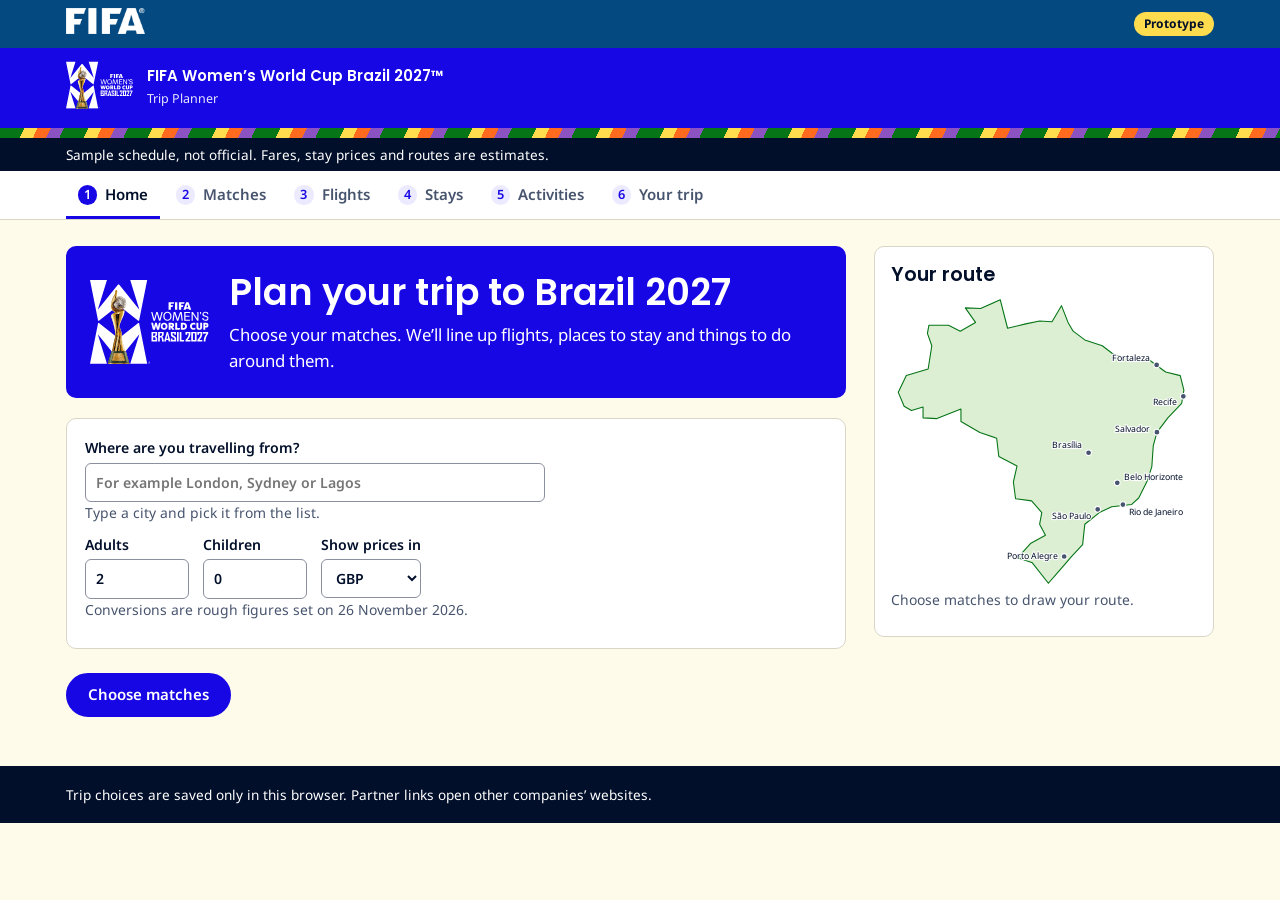
==== index.html @ d7146e3c "Add World Cup 2027 trip planner prototype" ====
<!doctype html>
<html lang="en">
<head>
  <meta charset="utf-8">
  <meta name="viewport" content="width=device-width, initial-scale=1">
  <title>FIFA Women’s World Cup Brazil 2027™ Trip Planner (prototype)</title>
  <meta name="robots" content="noindex">
  <link rel="icon" href="data:,">
  <link rel="stylesheet" href="https://fonts.googleapis.com/css2?family=Noto+Sans:wght@400;600;700&family=Poppins:wght@500;600&display=swap">
  <link rel="stylesheet" href="styles.css">
</head>
<body>
  <a class="skip" href="#main">Skip to content</a>
  <header>
    <div class="topbar"><div class="wrap"><span id="brand-fifa"></span><span class="prototype" id="prototype"></span></div></div>
    <div class="eventbar"><div class="wrap"><span id="brand-emblem"></span><span><strong id="tournament"></strong><small id="sitename"></small></span></div></div>
    <div class="pattern" aria-hidden="true"></div>
    <div class="notice"><div class="wrap" id="notice"></div></div>
  </header>
  <nav class="steps"><div class="wrap"><ol id="steps"></ol></div></nav>
  <div class="wrap layout">
    <main id="main" tabindex="-1"></main>
    <aside id="side"></aside>
  </div>
  <footer><div class="wrap" id="footer"></div></footer>
  <noscript><p>This planner needs JavaScript.</p></noscript>

  <script src="js/airports.js"></script>
  <script src="js/data.js"></script>
  <script src="js/brand.js"></script>
  <script src="js/strings.js"></script>
  <script src="js/planner.js"></script>
  <script src="js/app.js"></script>
</body>
</html>
---- styles.css ----
/*
 * THEME: change colours and type here.
 * Colours sampled from FIFA's public tournament page on 26 November 2026; not an official guideline.
 * Poppins is the free fallback that page declares after FIFA's own typeface.
 */
:root {
  --fifa-blue: #044a80;
  --event-blue: #1807e5;
  --night: #020f2a;
  --pitch: #067517;
  --cream: #fffbeb;
  --yellow: #ffdc4e;
  --orange: #ff6a1f;
  --purple: #8b52c1;
  --white: #ffffff;

  --page: var(--cream);
  --surface: var(--white);
  --ink: var(--night);
  --muted: #47546e;
  --line: #d9d6c6;
  --accent: var(--event-blue);
  --accent-soft: #eceaff;
  --on-accent: var(--white);
  --warn: #9a3b00;
  --warn-soft: #ffeddf;
  --heading-font: "Poppins", "Segoe UI", system-ui, sans-serif;
  --body-font: "Noto Sans", "Segoe UI", system-ui, sans-serif;
  color-scheme: light;
}

* { box-sizing: border-box; }
html { scroll-behavior: auto; }
body { margin: 0; background: var(--page); color: var(--ink); font: 15px/1.55 var(--body-font); }
h1, h2, h3 { font-family: var(--heading-font); line-height: 1.2; text-wrap: balance; margin: 0 0 .5rem; }
h1 { font-size: clamp(1.6rem, 3.6vw, 2.3rem); font-weight: 600; }
h1:focus { outline: none; }
h2 { font-size: 1.2rem; font-weight: 600; }
h3 { font-size: 1rem; font-weight: 600; }
p { margin: 0 0 .6rem; }
ul, ol { padding: 0; margin: 0; list-style: none; }
img { max-width: 100%; }
a { color: var(--accent); }
:focus-visible { outline: 3px solid var(--orange); outline-offset: 2px; }
.sr { position: absolute; width: 1px; height: 1px; overflow: hidden; clip-path: inset(50%); white-space: nowrap; }
.skip { position: absolute; left: 8px; top: -60px; background: var(--yellow); color: var(--night); padding: 8px 14px; z-index: 20; }
.skip:focus { top: 8px; }
.wrap { max-width: 1180px; margin: 0 auto; padding-inline: 16px; }

/* Header */
.topbar { background: var(--fifa-blue); color: var(--white); }
.topbar .wrap { display: flex; align-items: center; justify-content: space-between; gap: 12px; min-height: 48px; }
.eventbar { background: var(--event-blue); color: var(--white); }
.eventbar .wrap { display: flex; align-items: center; gap: 14px; padding-block: 10px; }
.eventbar strong { display: block; font-family: var(--heading-font); font-weight: 600; line-height: 1.25; }
.eventbar small { opacity: .9; }
.pattern { height: 10px; background: repeating-linear-gradient(115deg, var(--pitch) 0 22px, var(--yellow) 22px 34px, var(--orange) 34px 46px, var(--purple) 46px 58px); }
.prototype { background: var(--yellow); color: var(--night); font-weight: 700; font-size: .75rem; padding: 3px 10px; border-radius: 99px; }
.notice { background: var(--night); color: var(--white); font-size: .85rem; }
.notice .wrap { padding-block: 6px; }
.logo { display: inline-flex; align-items: center; }
img.logo-fifa { height: 26px; }
img.logo-emblem { height: 54px; width: auto; }
img.logo-qatar { height: 30px; }
img.logo-airbnb { height: 34px; }
.placeholder { border: 1.5px dashed currentColor; border-radius: 4px; padding: 2px 8px; font-weight: 700; font-size: .75rem; gap: 3px; }
.placeholder small { font-weight: 400; }

/* Steps */
.steps { background: var(--surface); border-bottom: 1px solid var(--line); position: sticky; top: 0; z-index: 5; }
.steps ol { display: flex; overflow-x: auto; gap: 4px; position: relative; }
.steps a { display: flex; align-items: center; gap: 8px; padding: 12px 12px 9px; text-decoration: none; color: var(--muted); white-space: nowrap; border-bottom: 3px solid transparent; font-weight: 600; }
.steps a[aria-current] { color: var(--ink); border-bottom-color: var(--accent); }
.steps .n { width: 1.5em; height: 1.5em; border-radius: 50%; display: grid; place-items: center; background: var(--accent-soft); color: var(--accent); font-size: .8rem; }
.steps a[aria-current] .n { background: var(--accent); color: var(--on-accent); }

/* Layout */
.layout { display: grid; grid-template-columns: minmax(0, 1fr) 340px; gap: 28px; padding-block: 26px 40px; align-items: start; }
main { min-width: 0; }
main:focus { outline: none; }
aside { background: var(--surface); border: 1px solid var(--line); border-radius: 10px; padding: 16px; position: sticky; top: 64px; max-height: calc(100vh - 80px); overflow-y: auto; }
section { margin-bottom: 28px; }
.lead { font-size: 1.05rem; color: var(--muted); max-width: 62ch; }
.hint, .fine { color: var(--muted); font-size: .87rem; }
.fine { border-top: 1px solid var(--line); padding-top: 12px; }
.panel { background: var(--surface); border: 1px solid var(--line); border-radius: 10px; padding: 18px; margin: 0 0 20px; }
fieldset { border: 0; padding: 0; margin: 0 0 18px; min-width: 0; }
fieldset.panel { padding: 14px 18px 18px; }
legend { font-weight: 600; padding: 0; margin-bottom: 8px; }
fieldset.panel legend { float: left; width: 100%; }
.row, .filters { display: flex; flex-wrap: wrap; gap: 14px; clear: both; }
.field { display: flex; flex-direction: column; gap: 4px; font-weight: 600; font-size: .88rem; min-width: 0; }
.field.wide { max-width: 460px; }
input, select, textarea { font: inherit; color: var(--ink); background: var(--surface); border: 1.5px solid #8b8f9e; border-radius: 6px; padding: 8px 10px; max-width: 100%; }
input[type=number] { width: 6.5rem; }
input[type=radio] { accent-color: var(--accent); width: 1.1rem; height: 1.1rem; flex: none; }
.status { font-weight: 600; color: var(--pitch); }
.status:empty { display: none; }
.filters { margin-bottom: 20px; }
.hero { display: flex; gap: 20px; align-items: center; background: var(--event-blue); color: var(--white); border-radius: 10px; padding: 24px; margin-bottom: 20px; }
.hero .lead { color: var(--white); margin: 0; }
.hero-emblem { flex: none; }
img.hero-emblem { height: 96px; }
.hero .placeholder { width: 84px; height: 96px; flex-direction: column; justify-content: center; text-align: center; }

/* Buttons */
.button, .toggle, .chip, .remove { font: inherit; font-weight: 600; cursor: pointer; border-radius: 99px; text-decoration: none; display: inline-block; }
.button { background: var(--accent); color: var(--on-accent); border: 2px solid var(--accent); padding: 8px 20px; }
.button:hover { background: var(--night); border-color: var(--night); }
.toggle, .chip { background: var(--surface); color: var(--accent); border: 2px solid var(--accent); padding: 5px 16px; }
.toggle[aria-pressed=true], .chip[aria-pressed=true] { background: var(--accent); color: var(--on-accent); }
.toggle:disabled { color: var(--muted); border-color: var(--line); background: transparent; cursor: not-allowed; }
.remove { background: none; border: 0; color: var(--accent); text-decoration: underline; padding: 4px; font-size: .82rem; }
.textlink { font-weight: 600; white-space: nowrap; }
.next { margin-top: 24px; }
.chips { display: flex; flex-wrap: wrap; gap: 8px; }
.chips legend { float: left; width: 100%; }
.others { font-size: .85rem; display: flex; flex-wrap: wrap; gap: 4px 14px; margin: 8px 0 0; }
.empty { background: var(--surface); border: 1.5px dashed var(--line); border-radius: 10px; padding: 24px; }
.callout { background: var(--accent-soft); border-radius: 8px; padding: 10px 14px; }
.warn { color: var(--warn); font-weight: 600; }
.callout.warn { background: var(--warn-soft); }

/* Matches */
.matchday h2 { font-size: 1rem; }
.matches { background: var(--surface); border: 1px solid var(--line); border-radius: 10px; }
.match { display: grid; grid-template-columns: 3.6rem minmax(0, 1fr) auto; gap: 12px; align-items: center; padding: 12px 14px; }
.match + .match { border-top: 1px solid var(--line); }
.match.picked { background: var(--accent-soft); }
.time { font-variant-numeric: tabular-nums; font-weight: 700; }
.who small, .chosenlist small { display: block; color: var(--muted); }
.who small.warn { color: var(--warn); }
.stickybar { position: sticky; bottom: 0; display: flex; justify-content: space-between; align-items: center; gap: 12px; background: var(--night); color: var(--white); border-radius: 10px 10px 0 0; padding: 10px 16px; padding-bottom: max(10px, env(safe-area-inset-bottom)); }
.stickybar .button { background: var(--yellow); border-color: var(--yellow); color: var(--night); }

/* Flights */
.kind { color: var(--accent); font-weight: 700; font-size: .85rem; margin: 0; }
.options { display: grid; gap: 8px; }
.option { background: var(--surface); border: 1.5px solid var(--line); border-radius: 10px; }
.option.chosen { border-color: var(--accent); box-shadow: 0 0 0 1px var(--accent); }
.option label { display: grid; grid-template-columns: auto minmax(0, 1fr) auto; gap: 12px; align-items: start; padding: 12px 14px; cursor: pointer; }
.option input { margin-top: 4px; }
.what { display: flex; flex-direction: column; gap: 2px; min-width: 0; }
.route { font-variant-numeric: tabular-nums; }
.badges { display: flex; flex-wrap: wrap; gap: 6px; }
.badges:empty { display: none; }
.badge { font-size: .75rem; font-weight: 700; border-radius: 99px; padding: 2px 10px; display: inline-flex; align-items: center; gap: 8px; }
.badge.best { background: var(--pitch); color: var(--white); }
.partnerbadge { background: var(--event-blue); color: var(--white); border-radius: 6px; padding: 3px 10px; }
.price { text-align: right; font-variant-numeric: tabular-nums; }
.option .price { display: flex; flex-direction: column; }
.price strong { font-size: 1.15rem; }
.price small { color: var(--muted); font-size: .78rem; }
.search { margin-top: 10px; }
.search .hint { margin: 6px 0 0; }

/* Stays and activities */
.partnerline { display: inline-flex; align-items: center; gap: 10px; background: var(--event-blue); color: var(--white); border-radius: 8px; padding: 6px 14px; font-weight: 700; font-size: .82rem; margin-bottom: 16px; }
.segmented { display: flex; flex-wrap: wrap; gap: 16px; }
.segmented legend { float: left; width: 100%; }
.segmented label, .pick { display: inline-flex; align-items: center; gap: 6px; cursor: pointer; }
.areas, .activities { display: grid; grid-template-columns: repeat(auto-fill, minmax(230px, 1fr)); gap: 12px; }
.area, .activity { background: var(--surface); border: 1.5px solid var(--line); border-radius: 10px; padding: 14px; display: flex; flex-direction: column; align-items: flex-start; }
.area.chosen, .activity.chosen { border-color: var(--accent); }
.activity.liked { background: var(--accent-soft); }
.area .price { text-align: left; }
.pick { margin-top: 10px; font-size: .87rem; }
.tags { display: flex; flex-wrap: wrap; gap: 4px; }
.tags span { border: 1px solid var(--line); background: var(--surface); border-radius: 99px; font-size: .75rem; padding: 1px 8px; }
.activity .field { margin-bottom: 8px; }
.activity .toggle { margin-top: auto; }

/* Trip */
.budget { width: 100%; border-collapse: collapse; font-variant-numeric: tabular-nums; margin-bottom: 10px; }
.budget th { text-align: left; font-weight: 400; }
.budget td { text-align: right; }
.budget th, .budget td { padding: 6px 0; border-bottom: 1px solid var(--line); }
.budget .total th, .budget .total td { font-weight: 700; font-size: 1.15rem; border-bottom: 0; }
.panel ul { list-style: disc; padding-left: 20px; }
.timeline > li { border-left: 3px solid var(--accent); padding: 0 0 14px 16px; }
.timeline h3 { margin-bottom: 4px; }
.timeline li li { padding: 3px 0; }
.timeline .line-match { font-weight: 700; }
.timeline .line-stay, .timeline .line-free { color: var(--muted); }
.actions { display: flex; flex-wrap: wrap; gap: 10px; align-items: center; }
.copytext { width: 100%; margin-top: 12px; }

/* Side panel */
.map { width: 100%; height: auto; display: block; }
.map .land { fill: #dcefd2; stroke: var(--pitch); stroke-width: 1.5; stroke-linejoin: round; }
.map .path { fill: none; stroke: var(--orange); stroke-width: 3; stroke-linecap: round; stroke-linejoin: round; stroke-dasharray: 7 5; }
.map circle { fill: var(--muted); stroke: var(--white); stroke-width: 1.5; }
.map .on circle { fill: var(--event-blue); }
.map text { font-family: var(--body-font); fill: var(--night); }
.map .name { font-size: 12px; paint-order: stroke; stroke: var(--white); stroke-width: 3px; }
.map .on .name { font-weight: 700; }
.map .order { fill: var(--white); font-size: 10px; font-weight: 700; text-anchor: middle; }
.stats { display: grid; grid-template-columns: 1fr 1fr; gap: 8px; margin: 12px 0; }
.stats div { background: var(--accent-soft); border-radius: 8px; padding: 8px 10px; }
.stats dt { font-size: .75rem; color: var(--muted); }
.stats dd { margin: 0; font-weight: 700; font-size: 1.05rem; font-variant-numeric: tabular-nums; overflow-wrap: anywhere; }
.chosenlist li { display: flex; justify-content: space-between; gap: 8px; border-top: 1px solid var(--line); padding: 8px 0; font-size: .87rem; }

footer { background: var(--night); color: var(--white); font-size: .85rem; }
footer .wrap { padding-block: 18px; }

@media (max-width: 900px) {
  .layout { grid-template-columns: minmax(0, 1fr); }
  aside { position: static; max-height: none; }
  .map { max-width: 440px; margin: 0 auto; }
}
@media (max-width: 520px) {
  .steps .n { display: none; }
  .hero { flex-direction: column; align-items: flex-start; }
  .match { grid-template-columns: 3.2rem minmax(0, 1fr); }
  .match .toggle { grid-column: 2; justify-self: start; }
  .option label { grid-template-columns: auto minmax(0, 1fr); }
  .option .price { grid-column: 2; text-align: left; }
}
@media (prefers-reduced-motion: reduce) { * { transition: none !important; animation: none !important; } }
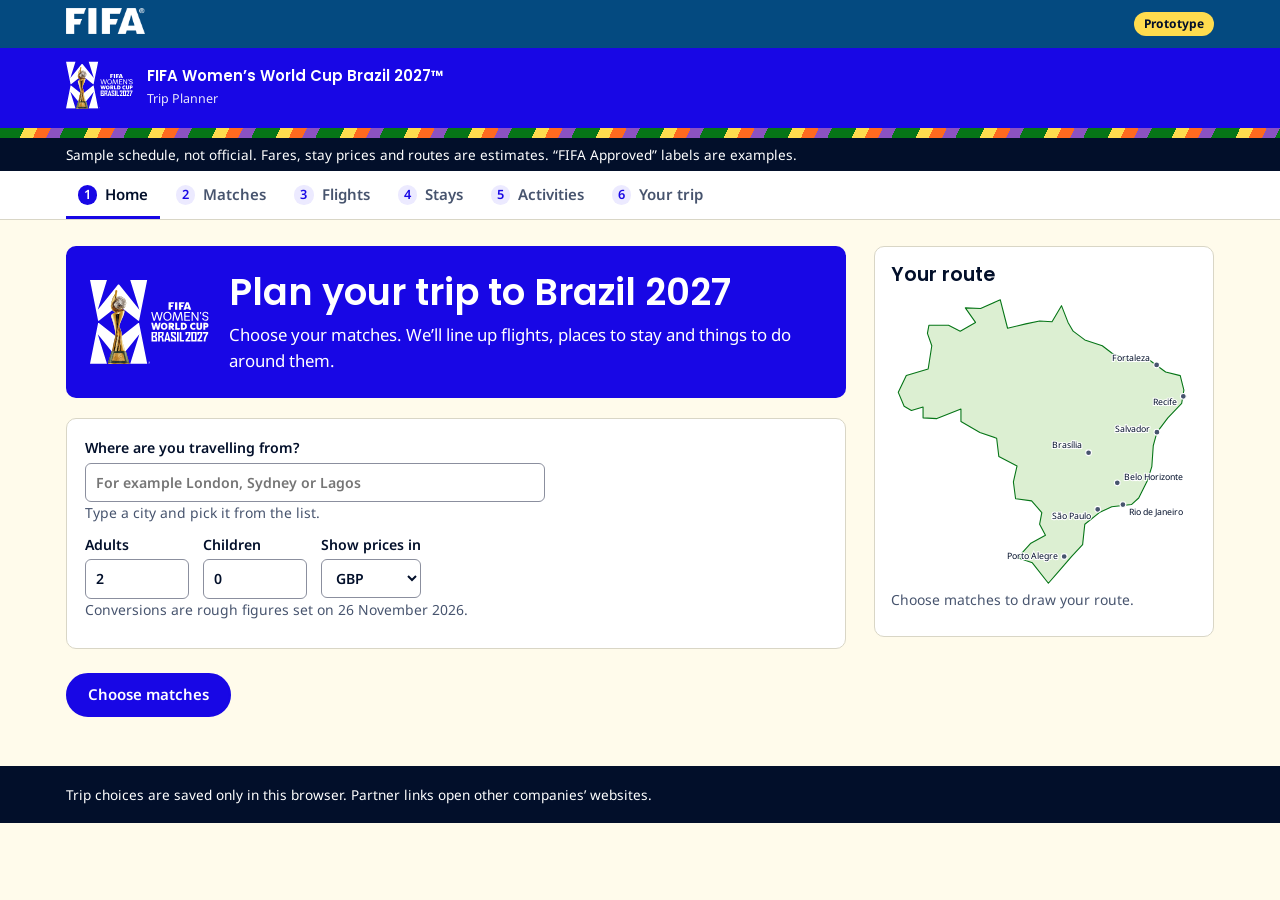
==== commit ea19a659: "Add example FIFA Approved activities and booking links on Your trip" ====
--- a/index.html
+++ b/index.html
@@ -27,6 +27,7 @@
 
   <script src="js/airports.js"></script>
   <script src="js/data.js"></script>
+  <script src="js/approved.js"></script>
   <script src="js/brand.js"></script>
   <script src="js/strings.js"></script>
   <script src="js/planner.js"></script>
--- a/styles.css
+++ b/styles.css
@@ -170,6 +170,20 @@
 .activity .field { margin-bottom: 8px; }
 .activity .toggle { margin-top: auto; }
 
+/* FIFA Approved */
+.activity.approved { border: 2px solid var(--fifa-blue); border-top-width: 6px; }
+.approved-badge { background: var(--fifa-blue); color: var(--white); margin-bottom: 8px; }
+.approved-badge small { background: var(--yellow); color: var(--night); border-radius: 99px; padding: 0 7px; font-size: .7rem; }
+
+/* Booking links */
+.book h3 { margin: 18px 0 4px; }
+.book ul.bookings { list-style: none; padding: 0; }
+.booking { display: flex; flex-wrap: wrap; justify-content: space-between; align-items: center; gap: 8px 16px; padding: 10px 0; border-top: 1px solid var(--line); }
+.booking > div:first-child { flex: 1 1 240px; min-width: 0; }
+.booking > div > small { display: block; color: var(--muted); }
+.booking .approved-badge { margin: 0 0 0 6px; vertical-align: middle; }
+.bookactions { display: flex; flex-direction: column; align-items: flex-start; gap: 6px; }
+
 /* Trip */
 .budget { width: 100%; border-collapse: collapse; font-variant-numeric: tabular-nums; margin-bottom: 10px; }
 .budget th { text-align: left; font-weight: 400; }
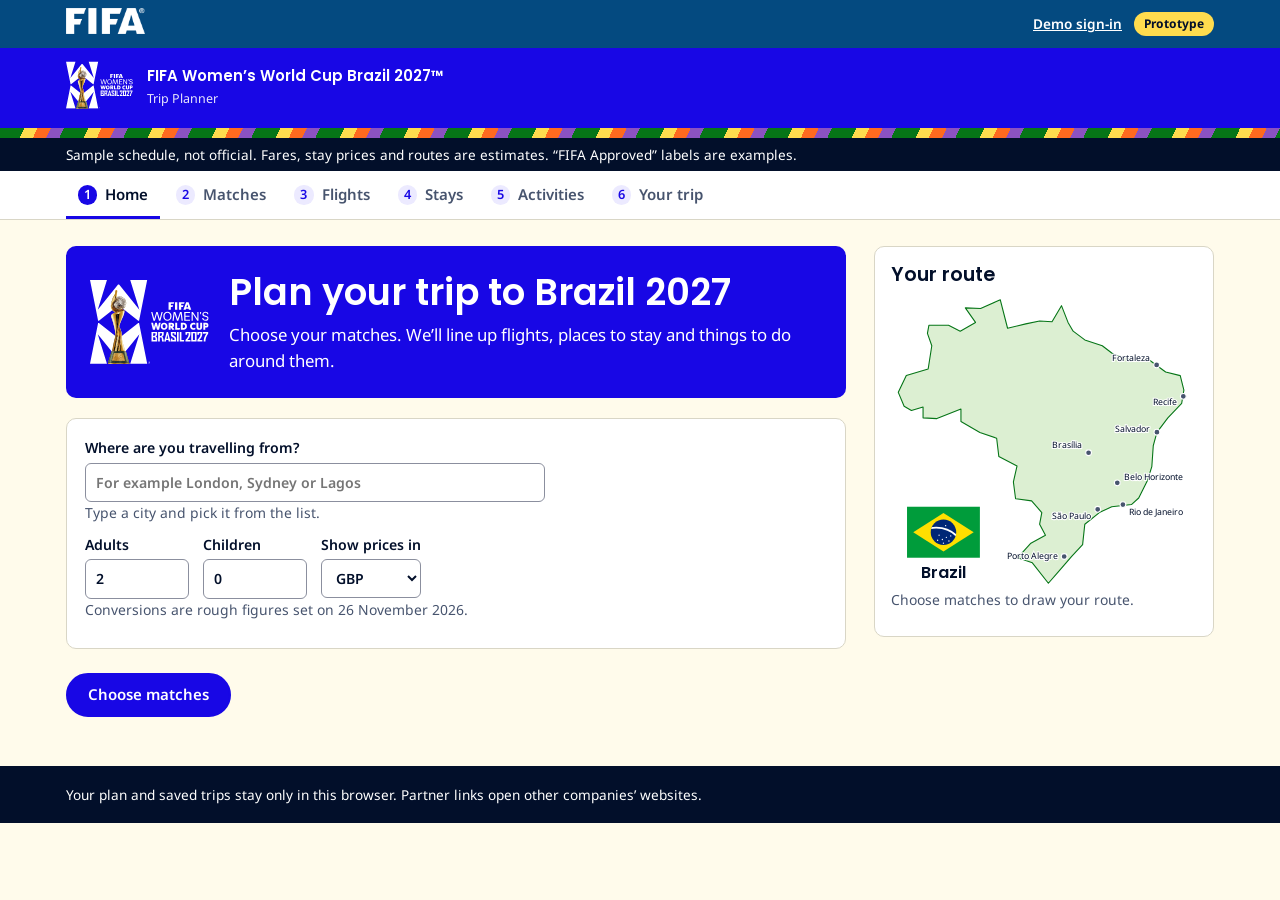
==== commit 37d3c58f: "Add demo sign-in and saved trips" ====
--- a/index.html
+++ b/index.html
@@ -12,14 +12,17 @@
 <body>
   <a class="skip" href="#main">Skip to content</a>
   <header>
-    <div class="topbar"><div class="wrap"><span id="brand-fifa"></span><span class="prototype" id="prototype"></span></div></div>
+    <div class="topbar"><div class="wrap"><span id="brand-fifa"></span><span class="topright"><span id="account"></span><span class="prototype" id="prototype"></span></span></div></div>
     <div class="eventbar"><div class="wrap"><span id="brand-emblem"></span><span><strong id="tournament"></strong><small id="sitename"></small></span></div></div>
     <div class="pattern" aria-hidden="true"></div>
     <div class="notice"><div class="wrap" id="notice"></div></div>
   </header>
   <nav class="steps"><div class="wrap"><ol id="steps"></ol></div></nav>
   <div class="wrap layout">
-    <main id="main" tabindex="-1"></main>
+    <div class="column">
+      <p id="flash" class="flash" role="status"></p>
+      <main id="main" tabindex="-1"></main>
+    </div>
     <aside id="side"></aside>
   </div>
   <footer><div class="wrap" id="footer"></div></footer>
@@ -31,6 +34,8 @@
   <script src="js/brand.js"></script>
   <script src="js/strings.js"></script>
   <script src="js/planner.js"></script>
+  <script src="js/trips.js"></script>
+  <script src="js/account.js"></script>
   <script src="js/app.js"></script>
 </body>
 </html>
--- a/styles.css
+++ b/styles.css
@@ -76,7 +76,22 @@
 
 /* Layout */
 .layout { display: grid; grid-template-columns: minmax(0, 1fr) 340px; gap: 28px; padding-block: 26px 40px; align-items: start; }
-main { min-width: 0; }
+main, .column { min-width: 0; }
+.topright { display: flex; align-items: center; justify-content: flex-end; gap: 12px; min-width: 0; }
+.topright a { color: var(--white); font-weight: 600; font-size: .85rem; overflow-wrap: anywhere; text-align: right; }
+.flash { background: var(--pitch); color: var(--white); border-radius: 8px; padding: 10px 14px; font-weight: 600; }
+.flash.error { background: var(--warn); }
+.flash:empty { padding: 0; margin: 0; }
+.nameform { display: flex; flex-wrap: wrap; align-items: flex-end; gap: 10px; }
+.nameform .field { flex: 1 1 220px; max-width: 420px; }
+.save p:last-child { margin-bottom: 0; }
+.toolbar { margin-bottom: 20px; }
+.savedtrips { display: grid; gap: 12px; }
+.savedtrip { background: var(--surface); border: 1.5px solid var(--line); border-radius: 10px; padding: 14px; overflow-wrap: anywhere; }
+.savedtrip.current { border-color: var(--accent); }
+.savedtrip .nameform { flex: 1 1 100%; }
+.confirm { background: var(--warn-soft); border-radius: 8px; padding: 10px 14px; flex: 1 1 100%; margin-bottom: 12px; }
+.savedtrip .confirm { margin-bottom: 0; }
 main:focus { outline: none; }
 aside { background: var(--surface); border: 1px solid var(--line); border-radius: 10px; padding: 16px; position: sticky; top: 64px; max-height: calc(100vh - 80px); overflow-y: auto; }
 section { margin-bottom: 28px; }
@@ -209,6 +224,13 @@
 .map .name { font-size: 12px; paint-order: stroke; stroke: var(--white); stroke-width: 3px; }
 .map .on .name { font-weight: 700; }
 .map .order { fill: var(--white); font-size: 10px; font-weight: 700; text-anchor: middle; }
+/* Brazil flag and label. The flag keeps its national colours whatever the theme. */
+.map .flag-field { fill: #009c3b; }
+.map .flag-rhombus { fill: #ffdf00; }
+.map .flag-globe { fill: #002776; stroke: none; }
+.map .flag-band { fill: none; stroke: #ffffff; stroke-width: 5; }
+.map .flag-star { fill: #ffffff; stroke: none; }
+.map .country-name { font-family: var(--heading-font); font-size: 22px; font-weight: 600; }
 .stats { display: grid; grid-template-columns: 1fr 1fr; gap: 8px; margin: 12px 0; }
 .stats div { background: var(--accent-soft); border-radius: 8px; padding: 8px 10px; }
 .stats dt { font-size: .75rem; color: var(--muted); }
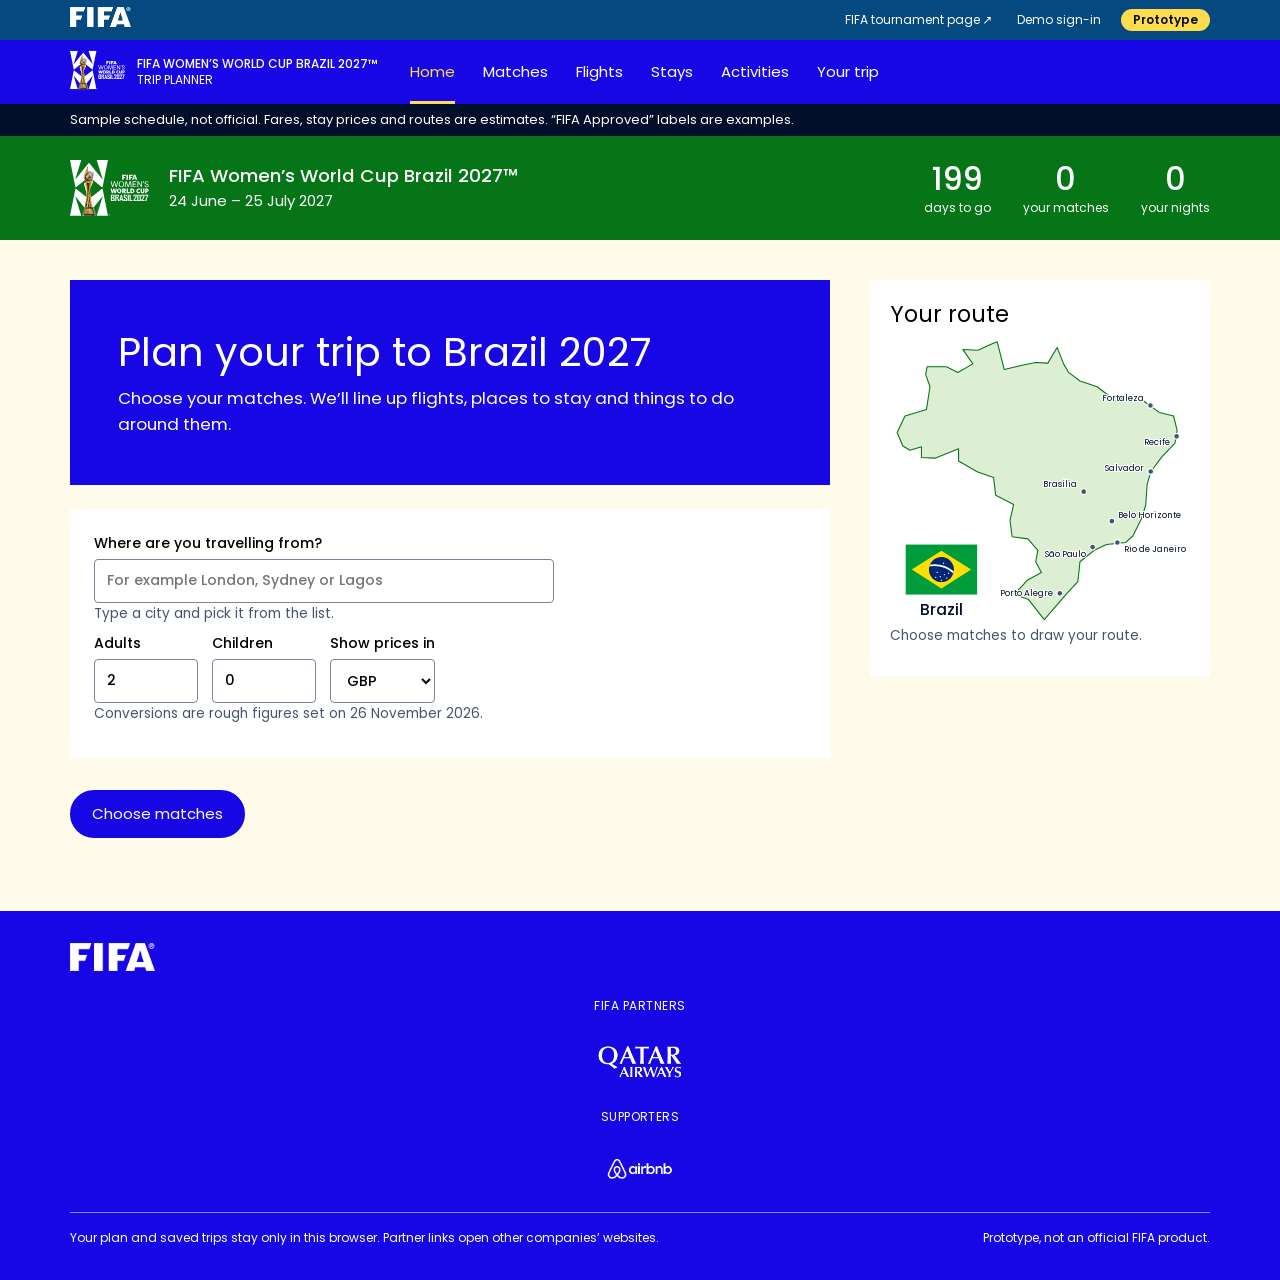
==== commit 86d2876c: "Apply the FIFA.com style design across the site" ====
--- a/index.html
+++ b/index.html
@@ -6,19 +6,19 @@
   <title>FIFA Women’s World Cup Brazil 2027™ Trip Planner (prototype)</title>
   <meta name="robots" content="noindex">
   <link rel="icon" href="data:,">
-  <link rel="stylesheet" href="https://fonts.googleapis.com/css2?family=Noto+Sans:wght@400;600;700&family=Poppins:wght@500;600&display=swap">
+  <link rel="stylesheet" href="https://fonts.googleapis.com/css2?family=Poppins:wght@400;500;600&display=swap">
   <link rel="stylesheet" href="styles.css">
 </head>
 <body>
   <a class="skip" href="#main">Skip to content</a>
-  <header>
-    <div class="topbar"><div class="wrap"><span id="brand-fifa"></span><span class="topright"><span id="account"></span><span class="prototype" id="prototype"></span></span></div></div>
-    <div class="eventbar"><div class="wrap"><span id="brand-emblem"></span><span><strong id="tournament"></strong><small id="sitename"></small></span></div></div>
-    <div class="pattern" aria-hidden="true"></div>
-    <div class="notice"><div class="wrap" id="notice"></div></div>
-  </header>
-  <nav class="steps"><div class="wrap"><ol id="steps"></ol></div></nav>
-  <div class="wrap layout">
+  <header class="topbar"><div class="wrap"><span id="brand-fifa"></span><span class="topright"><span id="fifa-page"></span><span id="account"></span><span class="prototype" id="prototype"></span></span></div></header>
+  <div class="eventbar"><div class="wrap">
+    <span class="eventname"><span id="brand-emblem"></span><span><strong id="tournament"></strong><small id="sitename"></small></span></span>
+    <nav class="steps"><ol id="steps"></ol></nav>
+  </div></div>
+  <div class="notice"><div class="wrap" id="notice"></div></div>
+  <section class="countdown" id="countdown"></section>
+  <div class="wrap layout" id="layout">
     <div class="column">
       <p id="flash" class="flash" role="status"></p>
       <main id="main" tabindex="-1"></main>
--- a/styles.css
+++ b/styles.css
@@ -1,42 +1,45 @@
 /*
  * THEME: change colours and type here.
- * Colours sampled from FIFA's public tournament page on 26 November 2026; not an official guideline.
- * Poppins is the free fallback that page declares after FIFA's own typeface.
+ * Modelled on FIFA's public tournament page as seen on 26 November 2026; not an official guideline.
+ * That page uses FIFA's own typeface and declares Poppins as the free fallback used here.
  */
 :root {
   --fifa-blue: #044a80;
   --event-blue: #1807e5;
   --night: #020f2a;
   --pitch: #067517;
+  --lime: #95c80f;
   --cream: #fffbeb;
   --yellow: #ffdc4e;
+  --cta: #ffd033;
   --orange: #ff6a1f;
   --purple: #8b52c1;
   --white: #ffffff;
 
   --page: var(--cream);
   --surface: var(--white);
-  --ink: var(--night);
+  --ink: #000000;
   --muted: #47546e;
-  --line: #d9d6c6;
+  --line: #e4e0cf;
   --accent: var(--event-blue);
   --accent-soft: #eceaff;
   --on-accent: var(--white);
   --warn: #9a3b00;
   --warn-soft: #ffeddf;
   --heading-font: "Poppins", "Segoe UI", system-ui, sans-serif;
-  --body-font: "Noto Sans", "Segoe UI", system-ui, sans-serif;
+  --body-font: "Poppins", "Segoe UI", system-ui, sans-serif;
+  --gutter: clamp(16px, 5.5vw, 80px);
   color-scheme: light;
 }
 
 * { box-sizing: border-box; }
 html { scroll-behavior: auto; }
-body { margin: 0; background: var(--page); color: var(--ink); font: 15px/1.55 var(--body-font); }
-h1, h2, h3 { font-family: var(--heading-font); line-height: 1.2; text-wrap: balance; margin: 0 0 .5rem; }
-h1 { font-size: clamp(1.6rem, 3.6vw, 2.3rem); font-weight: 600; }
+body { margin: 0; background: var(--page); color: var(--ink); font: 400 15px/1.55 var(--body-font); }
+h1, h2, h3 { font-family: var(--heading-font); font-weight: 400; text-wrap: balance; margin: 0 0 .5rem; }
+h1 { font-size: clamp(1.75rem, 3.4vw, 2.5rem); line-height: 1.22; }
 h1:focus { outline: none; }
-h2 { font-size: 1.2rem; font-weight: 600; }
-h3 { font-size: 1rem; font-weight: 600; }
+h2 { font-size: clamp(1.4rem, 2.6vw, 2rem); line-height: 1.25; }
+h3 { font-size: 1.15rem; line-height: 1.35; }
 p { margin: 0 0 .6rem; }
 ul, ol { padding: 0; margin: 0; list-style: none; }
 img { max-width: 100%; }
@@ -45,176 +48,235 @@
 .sr { position: absolute; width: 1px; height: 1px; overflow: hidden; clip-path: inset(50%); white-space: nowrap; }
 .skip { position: absolute; left: 8px; top: -60px; background: var(--yellow); color: var(--night); padding: 8px 14px; z-index: 20; }
 .skip:focus { top: 8px; }
-.wrap { max-width: 1180px; margin: 0 auto; padding-inline: 16px; }
+.wrap { max-width: 1440px; margin: 0 auto; padding-inline: var(--gutter); }
 
 /* Header */
 .topbar { background: var(--fifa-blue); color: var(--white); }
-.topbar .wrap { display: flex; align-items: center; justify-content: space-between; gap: 12px; min-height: 48px; }
-.eventbar { background: var(--event-blue); color: var(--white); }
-.eventbar .wrap { display: flex; align-items: center; gap: 14px; padding-block: 10px; }
-.eventbar strong { display: block; font-family: var(--heading-font); font-weight: 600; line-height: 1.25; }
-.eventbar small { opacity: .9; }
-.pattern { height: 10px; background: repeating-linear-gradient(115deg, var(--pitch) 0 22px, var(--yellow) 22px 34px, var(--orange) 34px 46px, var(--purple) 46px 58px); }
-.prototype { background: var(--yellow); color: var(--night); font-weight: 700; font-size: .75rem; padding: 3px 10px; border-radius: 99px; }
-.notice { background: var(--night); color: var(--white); font-size: .85rem; }
+.topbar .wrap { display: flex; flex-wrap: wrap; align-items: center; justify-content: space-between; gap: 6px 12px; min-height: 40px; padding-block: 4px; }
+.topright { display: flex; flex-wrap: wrap; align-items: center; justify-content: flex-end; gap: 4px 16px; min-width: 0; font-size: 12px; }
+.topright a { color: var(--white); text-decoration: none; padding: 4px; overflow-wrap: anywhere; }
+.topright a:hover, .topright a[aria-current] { text-decoration: underline; }
+.prototype { background: var(--yellow); color: var(--night); font-weight: 600; padding: 2px 12px; border-radius: 99px; }
+.eventbar { background: var(--event-blue); color: var(--white); position: sticky; top: 0; z-index: 5; }
+.eventbar .wrap { display: flex; flex-wrap: wrap; align-items: center; column-gap: 32px; min-height: 64px; }
+.eventname { display: flex; align-items: center; gap: 12px; padding-block: 8px; font-size: 12px; line-height: 1.3; }
+.eventname strong { display: block; font-weight: 500; text-transform: uppercase; }
+.eventname small { font-size: 12px; text-transform: uppercase; }
+.notice { background: var(--night); color: var(--white); font-size: 13px; }
 .notice .wrap { padding-block: 6px; }
 .logo { display: inline-flex; align-items: center; }
-img.logo-fifa { height: 26px; }
-img.logo-emblem { height: 54px; width: auto; }
-img.logo-qatar { height: 30px; }
-img.logo-airbnb { height: 34px; }
-.placeholder { border: 1.5px dashed currentColor; border-radius: 4px; padding: 2px 8px; font-weight: 700; font-size: .75rem; gap: 3px; }
+img.logo-fifa { height: 20px; }
+img.logo-emblem { height: 44px; width: auto; }
+img.logo-qatar { height: 34px; }
+img.logo-airbnb { height: 36px; }
+.placeholder { border: 1.5px dashed currentColor; padding: 2px 8px; font-weight: 600; font-size: .75rem; gap: 3px; }
 .placeholder small { font-weight: 400; }
 
-/* Steps */
-.steps { background: var(--surface); border-bottom: 1px solid var(--line); position: sticky; top: 0; z-index: 5; }
-.steps ol { display: flex; overflow-x: auto; gap: 4px; position: relative; }
-.steps a { display: flex; align-items: center; gap: 8px; padding: 12px 12px 9px; text-decoration: none; color: var(--muted); white-space: nowrap; border-bottom: 3px solid transparent; font-weight: 600; }
-.steps a[aria-current] { color: var(--ink); border-bottom-color: var(--accent); }
-.steps .n { width: 1.5em; height: 1.5em; border-radius: 50%; display: grid; place-items: center; background: var(--accent-soft); color: var(--accent); font-size: .8rem; }
-.steps a[aria-current] .n { background: var(--accent); color: var(--on-accent); }
+/* Steps, inside the blue bar */
+.steps { min-width: 0; max-width: 100%; }
+.steps ol { display: flex; overflow-x: auto; gap: 28px; position: relative; }
+.steps a { display: block; padding: 20px 0 17px; color: var(--white); text-decoration: none; white-space: nowrap; border-bottom: 3px solid transparent; font-size: 15px; }
+.steps a:hover { border-bottom-color: var(--white); }
+.steps a[aria-current] { color: var(--yellow); border-bottom-color: var(--yellow); }
+.steps :focus-visible { outline-offset: -3px; }
+
+/* Countdown band */
+.countdown { background: var(--pitch); color: var(--white); margin: 0; }
+.countdown .wrap { display: flex; flex-wrap: wrap; align-items: center; justify-content: space-between; gap: 16px 32px; padding-block: 20px; }
+.countdown-name { display: flex; align-items: center; gap: 20px; }
+.countdown-name img.logo-emblem { height: 64px; }
+.countdown-name strong { display: block; font-weight: 500; font-size: 1.15rem; line-height: 1.35; }
+.countdown dl { display: flex; gap: 32px; margin: 0; text-align: center; font-variant-numeric: tabular-nums; }
+.countdown dl div { display: flex; flex-direction: column-reverse; }
+.countdown dt { font-size: 12px; }
+.countdown dd { margin: 0; font-size: 32px; line-height: 40px; font-weight: 500; }
 
 /* Layout */
-.layout { display: grid; grid-template-columns: minmax(0, 1fr) 340px; gap: 28px; padding-block: 26px 40px; align-items: start; }
+.layout { display: grid; grid-template-columns: minmax(0, 1fr) 340px; gap: 40px; padding-block: 40px 64px; align-items: start; }
+.layout.full { grid-template-columns: minmax(0, 1fr); }
 main, .column { min-width: 0; }
-.topright { display: flex; align-items: center; justify-content: flex-end; gap: 12px; min-width: 0; }
-.topright a { color: var(--white); font-weight: 600; font-size: .85rem; overflow-wrap: anywhere; text-align: right; }
-.flash { background: var(--pitch); color: var(--white); border-radius: 8px; padding: 10px 14px; font-weight: 600; }
+main:focus { outline: none; }
+aside { background: var(--surface); padding: 20px; position: sticky; top: 84px; max-height: calc(100vh - 100px); overflow-y: auto; }
+aside h2 { font-size: 1.4rem; }
+section { margin-bottom: 40px; }
+.lead { font-size: 1.05rem; color: var(--muted); max-width: 62ch; }
+.hint, .fine { color: var(--muted); font-size: .85rem; }
+.fine { border-top: 1px solid var(--line); padding-top: 12px; }
+.panel { background: var(--surface); padding: 24px; margin: 0 0 24px; }
+
+/* Forms */
+fieldset { border: 0; padding: 0; margin: 0 0 20px; min-width: 0; }
+fieldset.panel { padding: 16px 24px 24px; }
+legend { font-weight: 500; padding: 0; margin-bottom: 8px; }
+fieldset.panel legend { float: left; width: 100%; }
+.row, .filters { display: flex; flex-wrap: wrap; gap: 14px; clear: both; }
+.filters { margin-bottom: 24px; }
+.field { display: flex; flex-direction: column; gap: 4px; font-weight: 500; font-size: .88rem; min-width: 0; }
+.field.wide { max-width: 460px; }
+input, select, textarea { font: inherit; color: var(--ink); background: var(--surface); border: 1px solid #7d8296; border-radius: 4px; padding: 10px 12px; max-width: 100%; }
+input[type=number] { width: 6.5rem; }
+input[type=radio] { accent-color: var(--accent); width: 1.1rem; height: 1.1rem; flex: none; }
+.status { font-weight: 500; color: var(--pitch); }
+.status:empty { display: none; }
+.nameform { display: flex; flex-wrap: wrap; align-items: flex-end; gap: 12px; }
+.nameform .field { flex: 1 1 220px; max-width: 420px; }
+
+/* Buttons: pills, as on FIFA's page */
+.button, .toggle, .chip, .remove { font: inherit; cursor: pointer; border-radius: 100px; text-decoration: none; display: inline-flex; align-items: center; justify-content: center; gap: .25em; }
+.button { background: var(--accent); color: var(--on-accent); border: 2px solid var(--accent); min-height: 48px; padding: 8px 20px; }
+.button:hover { background: var(--night); border-color: var(--night); color: var(--white); }
+.button.cta { background: var(--cta); border-color: var(--cta); color: var(--accent); }
+.button.cta:hover { background: var(--white); border-color: var(--white); color: var(--accent); }
+.toggle, .chip { background: var(--surface); color: var(--accent); border: 2px solid var(--accent); min-height: 40px; padding: 4px 18px; }
+.toggle[aria-pressed=true], .chip[aria-pressed=true] { background: var(--accent); color: var(--on-accent); }
+.toggle:disabled { color: var(--muted); border-color: var(--line); background: transparent; cursor: not-allowed; }
+.remove { background: none; border: 0; color: var(--accent); text-decoration: underline; padding: 4px; font-size: .82rem; }
+.textlink { white-space: nowrap; }
+.next { margin-top: 32px; }
+.chips { display: flex; flex-wrap: wrap; gap: 8px; }
+.chips legend { float: left; width: 100%; }
+.others { font-size: .85rem; display: flex; flex-wrap: wrap; gap: 4px 14px; margin: 8px 0 0; }
+.actions { display: flex; flex-wrap: wrap; gap: 12px; align-items: center; }
+
+/* Messages */
+.flash { background: var(--pitch); color: var(--white); padding: 12px 16px; font-weight: 500; }
 .flash.error { background: var(--warn); }
 .flash:empty { padding: 0; margin: 0; }
-.nameform { display: flex; flex-wrap: wrap; align-items: flex-end; gap: 10px; }
-.nameform .field { flex: 1 1 220px; max-width: 420px; }
-.save p:last-child { margin-bottom: 0; }
-.toolbar { margin-bottom: 20px; }
-.savedtrips { display: grid; gap: 12px; }
-.savedtrip { background: var(--surface); border: 1.5px solid var(--line); border-radius: 10px; padding: 14px; overflow-wrap: anywhere; }
-.savedtrip.current { border-color: var(--accent); }
-.savedtrip .nameform { flex: 1 1 100%; }
-.confirm { background: var(--warn-soft); border-radius: 8px; padding: 10px 14px; flex: 1 1 100%; margin-bottom: 12px; }
-.savedtrip .confirm { margin-bottom: 0; }
-main:focus { outline: none; }
-aside { background: var(--surface); border: 1px solid var(--line); border-radius: 10px; padding: 16px; position: sticky; top: 64px; max-height: calc(100vh - 80px); overflow-y: auto; }
-section { margin-bottom: 28px; }
-.lead { font-size: 1.05rem; color: var(--muted); max-width: 62ch; }
-.hint, .fine { color: var(--muted); font-size: .87rem; }
-.fine { border-top: 1px solid var(--line); padding-top: 12px; }
-.panel { background: var(--surface); border: 1px solid var(--line); border-radius: 10px; padding: 18px; margin: 0 0 20px; }
-fieldset { border: 0; padding: 0; margin: 0 0 18px; min-width: 0; }
-fieldset.panel { padding: 14px 18px 18px; }
-legend { font-weight: 600; padding: 0; margin-bottom: 8px; }
-fieldset.panel legend { float: left; width: 100%; }
-.row, .filters { display: flex; flex-wrap: wrap; gap: 14px; clear: both; }
-.field { display: flex; flex-direction: column; gap: 4px; font-weight: 600; font-size: .88rem; min-width: 0; }
-.field.wide { max-width: 460px; }
-input, select, textarea { font: inherit; color: var(--ink); background: var(--surface); border: 1.5px solid #8b8f9e; border-radius: 6px; padding: 8px 10px; max-width: 100%; }
-input[type=number] { width: 6.5rem; }
-input[type=radio] { accent-color: var(--accent); width: 1.1rem; height: 1.1rem; flex: none; }
-.status { font-weight: 600; color: var(--pitch); }
-.status:empty { display: none; }
-.filters { margin-bottom: 20px; }
-.hero { display: flex; gap: 20px; align-items: center; background: var(--event-blue); color: var(--white); border-radius: 10px; padding: 24px; margin-bottom: 20px; }
+.empty { background: var(--surface); padding: 32px 24px; }
+.callout { background: var(--accent-soft); padding: 12px 16px; }
+.warn { color: var(--warn); font-weight: 500; }
+.callout.warn { background: var(--warn-soft); }
+
+/* Blue banner used on Home and Your trip */
+.hero { display: flex; gap: 24px; align-items: center; background: var(--event-blue); color: var(--white); padding: clamp(24px, 4vw, 48px); margin-bottom: 24px; }
 .hero .lead { color: var(--white); margin: 0; }
 .hero-emblem { flex: none; }
 img.hero-emblem { height: 96px; }
 .hero .placeholder { width: 84px; height: 96px; flex-direction: column; justify-content: center; text-align: center; }
 
-/* Buttons */
-.button, .toggle, .chip, .remove { font: inherit; font-weight: 600; cursor: pointer; border-radius: 99px; text-decoration: none; display: inline-block; }
-.button { background: var(--accent); color: var(--on-accent); border: 2px solid var(--accent); padding: 8px 20px; }
-.button:hover { background: var(--night); border-color: var(--night); }
-.toggle, .chip { background: var(--surface); color: var(--accent); border: 2px solid var(--accent); padding: 5px 16px; }
-.toggle[aria-pressed=true], .chip[aria-pressed=true] { background: var(--accent); color: var(--on-accent); }
-.toggle:disabled { color: var(--muted); border-color: var(--line); background: transparent; cursor: not-allowed; }
-.remove { background: none; border: 0; color: var(--accent); text-decoration: underline; padding: 4px; font-size: .82rem; }
-.textlink { font-weight: 600; white-space: nowrap; }
-.next { margin-top: 24px; }
-.chips { display: flex; flex-wrap: wrap; gap: 8px; }
-.chips legend { float: left; width: 100%; }
-.others { font-size: .85rem; display: flex; flex-wrap: wrap; gap: 4px 14px; margin: 8px 0 0; }
-.empty { background: var(--surface); border: 1.5px dashed var(--line); border-radius: 10px; padding: 24px; }
-.callout { background: var(--accent-soft); border-radius: 8px; padding: 10px 14px; }
-.warn { color: var(--warn); font-weight: 600; }
-.callout.warn { background: var(--warn-soft); }
-
 /* Matches */
-.matchday h2 { font-size: 1rem; }
-.matches { background: var(--surface); border: 1px solid var(--line); border-radius: 10px; }
-.match { display: grid; grid-template-columns: 3.6rem minmax(0, 1fr) auto; gap: 12px; align-items: center; padding: 12px 14px; }
+.matchday { margin-bottom: 24px; }
+.matchday h2 { font-size: 1.05rem; font-weight: 500; }
+.matches { background: var(--surface); }
+.match { display: grid; grid-template-columns: 4rem minmax(0, 1fr) auto; gap: 16px; align-items: center; padding: 20px 24px; }
 .match + .match { border-top: 1px solid var(--line); }
 .match.picked { background: var(--accent-soft); }
-.time { font-variant-numeric: tabular-nums; font-weight: 700; }
+.time { color: var(--accent); font-variant-numeric: tabular-nums; font-weight: 500; }
+.who strong { display: block; font-weight: 400; font-size: 1.25rem; line-height: 1.4; }
 .who small, .chosenlist small { display: block; color: var(--muted); }
 .who small.warn { color: var(--warn); }
-.stickybar { position: sticky; bottom: 0; display: flex; justify-content: space-between; align-items: center; gap: 12px; background: var(--night); color: var(--white); border-radius: 10px 10px 0 0; padding: 10px 16px; padding-bottom: max(10px, env(safe-area-inset-bottom)); }
-.stickybar .button { background: var(--yellow); border-color: var(--yellow); color: var(--night); }
+.stickybar { position: sticky; bottom: 0; display: flex; justify-content: space-between; align-items: center; gap: 12px; background: var(--night); color: var(--white); padding: 12px 20px; padding-bottom: max(12px, env(safe-area-inset-bottom)); }
+.stickybar .button { background: var(--cta); border-color: var(--cta); color: var(--accent); }
 
 /* Flights */
-.kind { color: var(--accent); font-weight: 700; font-size: .85rem; margin: 0; }
+.kind { color: var(--accent); font-size: .85rem; margin: 0; }
 .options { display: grid; gap: 8px; }
-.option { background: var(--surface); border: 1.5px solid var(--line); border-radius: 10px; }
-.option.chosen { border-color: var(--accent); box-shadow: 0 0 0 1px var(--accent); }
-.option label { display: grid; grid-template-columns: auto minmax(0, 1fr) auto; gap: 12px; align-items: start; padding: 12px 14px; cursor: pointer; }
+.option { background: var(--surface); border: 2px solid transparent; }
+.option.chosen { border-color: var(--accent); }
+.option label { display: grid; grid-template-columns: auto minmax(0, 1fr) auto; gap: 14px; align-items: start; padding: 18px 20px; cursor: pointer; }
 .option input { margin-top: 4px; }
 .what { display: flex; flex-direction: column; gap: 2px; min-width: 0; }
-.route { font-variant-numeric: tabular-nums; }
+.route { font-weight: 500; font-variant-numeric: tabular-nums; }
 .badges { display: flex; flex-wrap: wrap; gap: 6px; }
 .badges:empty { display: none; }
-.badge { font-size: .75rem; font-weight: 700; border-radius: 99px; padding: 2px 10px; display: inline-flex; align-items: center; gap: 8px; }
+.badge { font-size: .75rem; font-weight: 500; border-radius: 100px; padding: 3px 12px; display: inline-flex; align-items: center; gap: 8px; }
 .badge.best { background: var(--pitch); color: var(--white); }
-.partnerbadge { background: var(--event-blue); color: var(--white); border-radius: 6px; padding: 3px 10px; }
+.partnerbadge { background: var(--event-blue); color: var(--white); border-radius: 0; padding: 4px 12px; }
 .price { text-align: right; font-variant-numeric: tabular-nums; }
 .option .price { display: flex; flex-direction: column; }
-.price strong { font-size: 1.15rem; }
+.price strong { font-size: 1.25rem; font-weight: 500; }
 .price small { color: var(--muted); font-size: .78rem; }
-.search { margin-top: 10px; }
-.search .hint { margin: 6px 0 0; }
+.search { margin-top: 12px; }
+.search .hint { margin: 8px 0 0; }
 
 /* Stays and activities */
-.partnerline { display: inline-flex; align-items: center; gap: 10px; background: var(--event-blue); color: var(--white); border-radius: 8px; padding: 6px 14px; font-weight: 700; font-size: .82rem; margin-bottom: 16px; }
-.segmented { display: flex; flex-wrap: wrap; gap: 16px; }
+.partnerline { display: inline-flex; flex-wrap: wrap; align-items: center; gap: 12px; background: var(--event-blue); color: var(--white); padding: 8px 16px; font-size: 12px; margin-bottom: 20px; }
+.segmented { display: flex; flex-wrap: wrap; gap: 20px; }
 .segmented legend { float: left; width: 100%; }
 .segmented label, .pick { display: inline-flex; align-items: center; gap: 6px; cursor: pointer; }
-.areas, .activities { display: grid; grid-template-columns: repeat(auto-fill, minmax(230px, 1fr)); gap: 12px; }
-.area, .activity { background: var(--surface); border: 1.5px solid var(--line); border-radius: 10px; padding: 14px; display: flex; flex-direction: column; align-items: flex-start; }
+.areas, .activities { display: grid; grid-template-columns: repeat(auto-fill, minmax(min(100%, 240px), 1fr)); gap: 16px; }
+.area, .activity { background: var(--surface); border: 2px solid transparent; padding: 18px; display: flex; flex-direction: column; align-items: flex-start; }
 .area.chosen, .activity.chosen { border-color: var(--accent); }
 .activity.liked { background: var(--accent-soft); }
 .area .price { text-align: left; }
-.pick { margin-top: 10px; font-size: .87rem; }
+.pick { margin-top: 12px; font-size: .87rem; }
 .tags { display: flex; flex-wrap: wrap; gap: 4px; }
-.tags span { border: 1px solid var(--line); background: var(--surface); border-radius: 99px; font-size: .75rem; padding: 1px 8px; }
+.tags span { background: var(--page); border-radius: 100px; font-size: .75rem; padding: 2px 10px; }
 .activity .field { margin-bottom: 8px; }
 .activity .toggle { margin-top: auto; }
 
 /* FIFA Approved */
-.activity.approved { border: 2px solid var(--fifa-blue); border-top-width: 6px; }
-.approved-badge { background: var(--fifa-blue); color: var(--white); margin-bottom: 8px; }
-.approved-badge small { background: var(--yellow); color: var(--night); border-radius: 99px; padding: 0 7px; font-size: .7rem; }
-
-/* Booking links */
-.book h3 { margin: 18px 0 4px; }
-.book ul.bookings { list-style: none; padding: 0; }
-.booking { display: flex; flex-wrap: wrap; justify-content: space-between; align-items: center; gap: 8px 16px; padding: 10px 0; border-top: 1px solid var(--line); }
-.booking > div:first-child { flex: 1 1 240px; min-width: 0; }
-.booking > div > small { display: block; color: var(--muted); }
-.booking .approved-badge { margin: 0 0 0 6px; vertical-align: middle; }
-.bookactions { display: flex; flex-direction: column; align-items: flex-start; gap: 6px; }
-
-/* Trip */
-.budget { width: 100%; border-collapse: collapse; font-variant-numeric: tabular-nums; margin-bottom: 10px; }
+.activity.approved { border-top: 6px solid var(--event-blue); }
+.approved-badge { background: var(--cta); color: var(--event-blue); margin-bottom: 10px; }
+.approved-badge small { background: var(--night); color: var(--white); border-radius: 100px; padding: 0 8px; font-size: .7rem; }
+
+/* Your trip */
+.triphero { display: flex; flex-wrap: wrap; background: var(--event-blue); color: var(--white); margin-bottom: 56px; }
+.triphero-text { flex: 1 1 380px; padding: clamp(24px, 4vw, 56px); display: flex; flex-direction: column; gap: 16px; align-items: flex-start; justify-content: center; }
+.triphero-text h1, .triphero-text p { margin: 0; }
+.triphero-eyebrow { font-size: 1.25rem; }
+.triphero-map { flex: 1 1 380px; background: var(--lime); position: relative; display: flex; align-items: center; justify-content: center; padding: 32px; isolation: isolate; }
+.triphero-map::before { content: ""; position: absolute; inset: 0; background: var(--event-blue); clip-path: polygon(50% 0, 100% 50%, 50% 100%, 0 50%); z-index: -1; }
+.triphero-map .map { max-width: 420px; }
+.triphero-map .map .land { fill: var(--cream); stroke: var(--night); }
+.section-head { display: flex; flex-wrap: wrap; justify-content: space-between; align-items: center; gap: 8px 16px; margin-bottom: 20px; }
+.section-head h2 { margin: 0; }
+.section-head a.more { text-decoration: none; white-space: nowrap; font-size: 1rem; }
+.section-head .partnerline { margin: 0; }
+.fixtures { background: var(--surface); }
+.fixtures li { display: flex; flex-wrap: wrap; align-items: center; gap: 4px 32px; padding: 22px 24px; }
+.fixtures li + li { border-top: 1px solid var(--line); }
+.fixtures .when { flex: 0 0 9rem; color: var(--accent); font-size: .87rem; }
+.fixtures .teams { flex: 1 1 260px; font-size: 1.4rem; line-height: 1.35; }
+.fixtures .venue { font-size: .87rem; }
+.cards { display: grid; grid-template-columns: repeat(auto-fill, minmax(min(100%, 250px), 1fr)); gap: 24px; }
+.cards > li { display: flex; flex-direction: column; align-items: flex-start; gap: 4px; min-width: 0; }
+.cards.boxed > li { background: var(--surface); padding: 24px; gap: 8px; }
+.cards .button { margin-top: 8px; }
+.cards .when { color: var(--accent); font-size: .87rem; }
+.cards .title { font-size: 1.25rem; line-height: 1.4; }
+.cards small { color: var(--muted); font-size: .82rem; }
+.art { align-self: stretch; aspect-ratio: 4 / 3; margin-bottom: 8px; position: relative; display: flex; align-items: flex-end; padding: 16px; }
+.art svg { position: absolute; inset: 0; width: 100%; height: 100%; }
+.art .approved-badge { margin: 0; position: relative; }
+.art-a { background: var(--pitch); } .art-a polygon { fill: var(--event-blue); } .art-a text { fill: var(--white); }
+.art-b { background: var(--event-blue); } .art-b polygon { fill: var(--lime); } .art-b text { fill: var(--night); }
+.art-c { background: var(--orange); } .art-c polygon { fill: var(--purple); } .art-c text { fill: var(--white); }
+.art-d { background: var(--lime); } .art-d polygon { fill: var(--pitch); } .art-d text { fill: var(--white); }
+.summary { display: grid; grid-template-columns: repeat(auto-fit, minmax(min(100%, 360px), 1fr)); gap: 24px; margin-bottom: 56px; }
+.summary > section { margin: 0; }
+.trip > section { margin-bottom: 56px; }
+.trip .summary > section { margin: 0; }
+.budget { width: 100%; border-collapse: collapse; font-variant-numeric: tabular-nums; margin-bottom: 12px; }
 .budget th { text-align: left; font-weight: 400; }
 .budget td { text-align: right; }
-.budget th, .budget td { padding: 6px 0; border-bottom: 1px solid var(--line); }
-.budget .total th, .budget .total td { font-weight: 700; font-size: 1.15rem; border-bottom: 0; }
-.panel ul { list-style: disc; padding-left: 20px; }
-.timeline > li { border-left: 3px solid var(--accent); padding: 0 0 14px 16px; }
-.timeline h3 { margin-bottom: 4px; }
-.timeline li li { padding: 3px 0; }
-.timeline .line-match { font-weight: 700; }
+.budget th, .budget td { padding: 8px 0; border-bottom: 1px solid var(--line); }
+.budget .total th, .budget .total td { font-weight: 500; font-size: 1.25rem; border-bottom: 0; }
+.save p:last-child { margin-bottom: 0; }
+.save:focus { outline: 3px solid var(--orange); }
+.timeline { background: var(--surface); padding: 8px 24px; }
+.timeline > li { display: grid; grid-template-columns: 13rem minmax(0, 1fr); gap: 4px 24px; padding: 16px 0; }
+.timeline > li + li { border-top: 1px solid var(--line); }
+.timeline h3 { margin: 0; font-size: .95rem; color: var(--accent); }
+.timeline li li { padding: 2px 0; }
+.timeline .line-match { font-weight: 600; }
 .timeline .line-stay, .timeline .line-free { color: var(--muted); }
-.actions { display: flex; flex-wrap: wrap; gap: 10px; align-items: center; }
+.faq details { border-top: 1px solid #cfcbbb; padding: 16px 0; }
+.faq details:last-child { border-bottom: 1px solid #cfcbbb; }
+.faq summary { cursor: pointer; min-height: 24px; }
+.faq details p { margin: 8px 0 0; }
 .copytext { width: 100%; margin-top: 12px; }
 
-/* Side panel */
+/* My trips */
+.toolbar { margin-bottom: 24px; }
+.savedtrips { display: grid; gap: 16px; }
+.savedtrip { background: var(--surface); border: 2px solid transparent; padding: 24px; overflow-wrap: anywhere; }
+.savedtrip.current { border-color: var(--accent); }
+.savedtrip .nameform { flex: 1 1 100%; }
+.confirm { background: var(--warn-soft); padding: 12px 16px; flex: 1 1 100%; margin-bottom: 12px; }
+.savedtrip .confirm { margin-bottom: 0; }
+
+/* Route map and side panel */
 .map { width: 100%; height: auto; display: block; }
 .map .land { fill: #dcefd2; stroke: var(--pitch); stroke-width: 1.5; stroke-linejoin: round; }
 .map .path { fill: none; stroke: var(--orange); stroke-width: 3; stroke-linecap: round; stroke-linejoin: round; stroke-dasharray: 7 5; }
@@ -222,35 +284,47 @@
 .map .on circle { fill: var(--event-blue); }
 .map text { font-family: var(--body-font); fill: var(--night); }
 .map .name { font-size: 12px; paint-order: stroke; stroke: var(--white); stroke-width: 3px; }
-.map .on .name { font-weight: 700; }
-.map .order { fill: var(--white); font-size: 10px; font-weight: 700; text-anchor: middle; }
+.map .on .name { font-weight: 600; }
+.map .order { fill: var(--white); font-size: 10px; font-weight: 600; text-anchor: middle; }
 /* Brazil flag and label. The flag keeps its national colours whatever the theme. */
 .map .flag-field { fill: #009c3b; }
 .map .flag-rhombus { fill: #ffdf00; }
 .map .flag-globe { fill: #002776; stroke: none; }
 .map .flag-band { fill: none; stroke: #ffffff; stroke-width: 5; }
 .map .flag-star { fill: #ffffff; stroke: none; }
-.map .country-name { font-family: var(--heading-font); font-size: 22px; font-weight: 600; }
+.map .country-name { font-family: var(--heading-font); font-size: 22px; font-weight: 500; }
 .stats { display: grid; grid-template-columns: 1fr 1fr; gap: 8px; margin: 12px 0; }
-.stats div { background: var(--accent-soft); border-radius: 8px; padding: 8px 10px; }
+.stats div { background: var(--page); padding: 10px 12px; }
 .stats dt { font-size: .75rem; color: var(--muted); }
-.stats dd { margin: 0; font-weight: 700; font-size: 1.05rem; font-variant-numeric: tabular-nums; overflow-wrap: anywhere; }
-.chosenlist li { display: flex; justify-content: space-between; gap: 8px; border-top: 1px solid var(--line); padding: 8px 0; font-size: .87rem; }
-
-footer { background: var(--night); color: var(--white); font-size: .85rem; }
-footer .wrap { padding-block: 18px; }
-
-@media (max-width: 900px) {
+.stats dd { margin: 0; font-weight: 500; font-size: 1.05rem; font-variant-numeric: tabular-nums; overflow-wrap: anywhere; }
+.chosenlist li { display: flex; justify-content: space-between; gap: 8px; border-top: 1px solid var(--line); padding: 10px 0; font-size: .85rem; }
+
+/* Footer */
+footer { background: var(--event-blue); color: var(--white); font-size: 12px; }
+footer .wrap { display: flex; flex-direction: column; align-items: center; gap: 20px; padding-block: 32px; }
+footer .footlogo { align-self: flex-start; }
+footer img.logo-fifa { height: 28px; }
+footer img.logo-qatar { height: 52px; }
+footer img.logo-airbnb { height: 46px; }
+.footlabel { text-transform: uppercase; letter-spacing: .04em; }
+.footnote { align-self: stretch; border-top: 1px solid #8c86f2; padding-top: 16px; margin: 0; display: flex; flex-wrap: wrap; justify-content: space-between; gap: 8px 24px; }
+
+@media (max-width: 960px) {
   .layout { grid-template-columns: minmax(0, 1fr); }
   aside { position: static; max-height: none; }
-  .map { max-width: 440px; margin: 0 auto; }
+  aside .map { max-width: 440px; margin: 0 auto; }
+  .eventbar { position: static; }
+  .steps { flex: 1 1 100%; }
+  .steps a { padding: 10px 0 9px; }
 }
-@media (max-width: 520px) {
-  .steps .n { display: none; }
+@media (max-width: 560px) {
   .hero { flex-direction: column; align-items: flex-start; }
-  .match { grid-template-columns: 3.2rem minmax(0, 1fr); }
+  .match { grid-template-columns: 3.4rem minmax(0, 1fr); padding: 16px; }
   .match .toggle { grid-column: 2; justify-self: start; }
-  .option label { grid-template-columns: auto minmax(0, 1fr); }
+  .option label { grid-template-columns: auto minmax(0, 1fr); padding: 14px; }
   .option .price { grid-column: 2; text-align: left; }
+  .timeline > li { grid-template-columns: minmax(0, 1fr); }
+  .countdown dl { gap: 24px; }
+  .triphero-map { padding: 20px; }
 }
 @media (prefers-reduced-motion: reduce) { * { transition: none !important; animation: none !important; } }
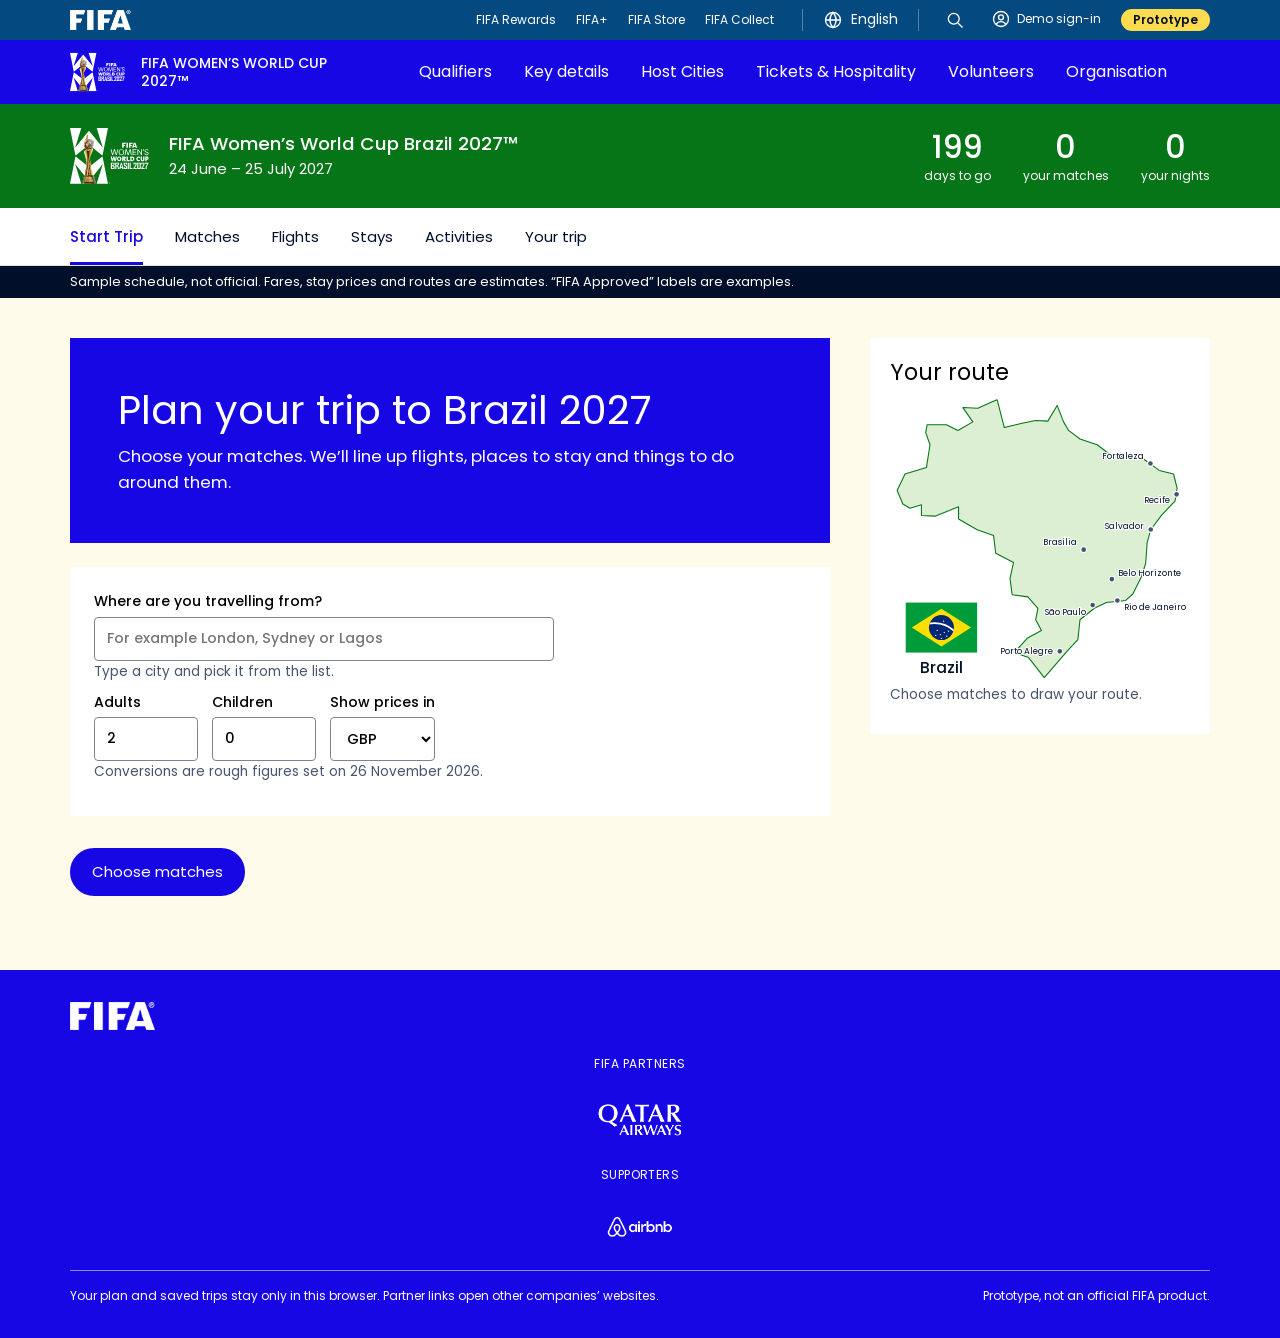
==== commit 17573fa0: "Use FIFA's two-level navbar and move planning steps under the countdown" ====
--- a/index.html
+++ b/index.html
@@ -11,13 +11,26 @@
 </head>
 <body>
   <a class="skip" href="#main">Skip to content</a>
-  <header class="topbar"><div class="wrap"><span id="brand-fifa"></span><span class="topright"><span id="fifa-page"></span><span id="account"></span><span class="prototype" id="prototype"></span></span></div></header>
-  <div class="eventbar"><div class="wrap">
-    <span class="eventname"><span id="brand-emblem"></span><span><strong id="tournament"></strong><small id="sitename"></small></span></span>
-    <nav class="steps"><ol id="steps"></ol></nav>
-  </div></div>
+  <!-- The two-level bar follows the one on fifa.com's tournament pages. -->
+  <header class="siteheader">
+    <div class="topbar"><div class="wrap">
+      <span id="brand-fifa"></span>
+      <div class="topright">
+        <nav class="fifalinks" id="fifa-links"></nav>
+        <span class="lang" id="language"></span>
+        <span id="search"></span>
+        <span id="account"></span>
+        <span class="prototype" id="prototype"></span>
+      </div>
+    </div></div>
+    <div class="eventbar"><div class="wrap">
+      <span id="brand-event"></span>
+      <nav class="eventnav" id="event-nav"></nav>
+    </div></div>
+  </header>
+  <section class="countdown" id="countdown"></section>
+  <nav class="steps"><div class="wrap"><ol id="steps"></ol></div></nav>
   <div class="notice"><div class="wrap" id="notice"></div></div>
-  <section class="countdown" id="countdown"></section>
   <div class="wrap layout" id="layout">
     <div class="column">
       <p id="flash" class="flash" role="status"></p>
--- a/styles.css
+++ b/styles.css
@@ -50,18 +50,30 @@
 .skip:focus { top: 8px; }
 .wrap { max-width: 1440px; margin: 0 auto; padding-inline: var(--gutter); }
 
-/* Header */
-.topbar { background: var(--fifa-blue); color: var(--white); }
-.topbar .wrap { display: flex; flex-wrap: wrap; align-items: center; justify-content: space-between; gap: 6px 12px; min-height: 40px; padding-block: 4px; }
-.topright { display: flex; flex-wrap: wrap; align-items: center; justify-content: flex-end; gap: 4px 16px; min-width: 0; font-size: 12px; }
-.topright a { color: var(--white); text-decoration: none; padding: 4px; overflow-wrap: anywhere; }
+/* Two-level header, laid out like the bar on FIFA's tournament pages */
+.siteheader { position: sticky; top: 0; z-index: 5; color: var(--white); }
+.siteheader a { color: var(--white); text-decoration: none; }
+.siteheader :focus-visible { outline-offset: -3px; }
+.topbar { background: var(--fifa-blue); }
+.topbar .wrap { display: flex; flex-wrap: wrap; align-items: center; justify-content: space-between; gap: 4px 24px; min-height: 40px; }
+.brandlink { display: inline-flex; align-items: center; min-height: 32px; }
+.topright { display: flex; flex-wrap: wrap; align-items: center; justify-content: flex-end; gap: 4px 20px; min-width: 0; font-size: 12px; }
+.fifalinks ul { display: flex; flex-wrap: wrap; gap: 4px; }
+.fifalinks a { display: block; padding: 4px 8px; border-radius: 4px; }
 .topright a:hover, .topright a[aria-current] { text-decoration: underline; }
+.lang { display: inline-flex; align-items: center; gap: 8px; padding-inline: 20px; border-inline: 1px solid rgba(255, 255, 255, .3); font-size: 14px; }
+.icon { width: 20px; height: 20px; fill: none; stroke: currentColor; stroke-width: 1.6; flex: none; }
+.iconlink { display: inline-flex; padding: 6px; }
+.accountlink { display: inline-flex; align-items: center; gap: 6px; padding: 4px 0; overflow-wrap: anywhere; }
 .prototype { background: var(--yellow); color: var(--night); font-weight: 600; padding: 2px 12px; border-radius: 99px; }
-.eventbar { background: var(--event-blue); color: var(--white); position: sticky; top: 0; z-index: 5; }
-.eventbar .wrap { display: flex; flex-wrap: wrap; align-items: center; column-gap: 32px; min-height: 64px; }
-.eventname { display: flex; align-items: center; gap: 12px; padding-block: 8px; font-size: 12px; line-height: 1.3; }
-.eventname strong { display: block; font-weight: 500; text-transform: uppercase; }
-.eventname small { font-size: 12px; text-transform: uppercase; }
+.eventbar { background: var(--event-blue); }
+.eventbar .wrap { display: flex; flex-wrap: wrap; align-items: center; column-gap: 40px; min-height: 64px; }
+.eventname { display: flex; align-items: center; gap: 16px; padding-block: 8px; }
+.eventname strong { max-width: 14rem; font-weight: 500; font-size: 14px; line-height: 1.3; text-transform: uppercase; }
+.eventnav { min-width: 0; max-width: 100%; }
+.eventnav ul { display: flex; overflow-x: auto; gap: 4px; }
+.eventnav a { display: block; padding: 10px 14px; white-space: nowrap; font-size: 16px; border-radius: 4px; }
+.eventnav a:hover { background: rgba(255, 255, 255, .14); }
 .notice { background: var(--night); color: var(--white); font-size: 13px; }
 .notice .wrap { padding-block: 6px; }
 .logo { display: inline-flex; align-items: center; }
@@ -72,12 +84,12 @@
 .placeholder { border: 1.5px dashed currentColor; padding: 2px 8px; font-weight: 600; font-size: .75rem; gap: 3px; }
 .placeholder small { font-weight: 400; }
 
-/* Steps, inside the blue bar */
-.steps { min-width: 0; max-width: 100%; }
-.steps ol { display: flex; overflow-x: auto; gap: 28px; position: relative; }
-.steps a { display: block; padding: 20px 0 17px; color: var(--white); text-decoration: none; white-space: nowrap; border-bottom: 3px solid transparent; font-size: 15px; }
-.steps a:hover { border-bottom-color: var(--white); }
-.steps a[aria-current] { color: var(--yellow); border-bottom-color: var(--yellow); }
+/* Planning steps, under the countdown */
+.steps { background: var(--surface); border-bottom: 1px solid var(--line); }
+.steps ol { display: flex; overflow-x: auto; gap: 32px; position: relative; }
+.steps a { display: block; padding: 17px 0 14px; color: var(--night); text-decoration: none; white-space: nowrap; border-bottom: 3px solid transparent; font-size: 15px; }
+.steps a:hover { border-bottom-color: var(--line); }
+.steps a[aria-current] { color: var(--accent); border-bottom-color: var(--accent); font-weight: 500; }
 .steps :focus-visible { outline-offset: -3px; }
 
 /* Countdown band */
@@ -96,7 +108,7 @@
 .layout.full { grid-template-columns: minmax(0, 1fr); }
 main, .column { min-width: 0; }
 main:focus { outline: none; }
-aside { background: var(--surface); padding: 20px; position: sticky; top: 84px; max-height: calc(100vh - 100px); overflow-y: auto; }
+aside { background: var(--surface); padding: 20px; position: sticky; top: 124px; max-height: calc(100vh - 140px); overflow-y: auto; }
 aside h2 { font-size: 1.4rem; }
 section { margin-bottom: 40px; }
 .lead { font-size: 1.05rem; color: var(--muted); max-width: 62ch; }
@@ -309,13 +321,24 @@
 .footlabel { text-transform: uppercase; letter-spacing: .04em; }
 .footnote { align-self: stretch; border-top: 1px solid #8c86f2; padding-top: 16px; margin: 0; display: flex; flex-wrap: wrap; justify-content: space-between; gap: 8px 24px; }
 
+/* Below this width the header wraps, so it scrolls away instead of covering the page. */
+@media (max-width: 1200px) {
+  .siteheader { position: static; }
+  aside { top: 20px; max-height: calc(100vh - 40px); }
+  .eventnav { flex: 1 1 100%; }
+  .eventnav a { padding-inline: 10px; font-size: 14px; }
+}
 @media (max-width: 960px) {
   .layout { grid-template-columns: minmax(0, 1fr); }
   aside { position: static; max-height: none; }
   aside .map { max-width: 440px; margin: 0 auto; }
-  .eventbar { position: static; }
-  .steps { flex: 1 1 100%; }
-  .steps a { padding: 10px 0 9px; }
+  .steps a { padding: 12px 0 9px; }
+}
+@media (max-width: 640px) {
+  .fifalinks { order: 2; flex: 1 1 100%; }
+  .fifalinks ul { flex-wrap: nowrap; overflow-x: auto; }
+  .fifalinks a { white-space: nowrap; }
+  .lang { display: none; }
 }
 @media (max-width: 560px) {
   .hero { flex-direction: column; align-items: flex-start; }
